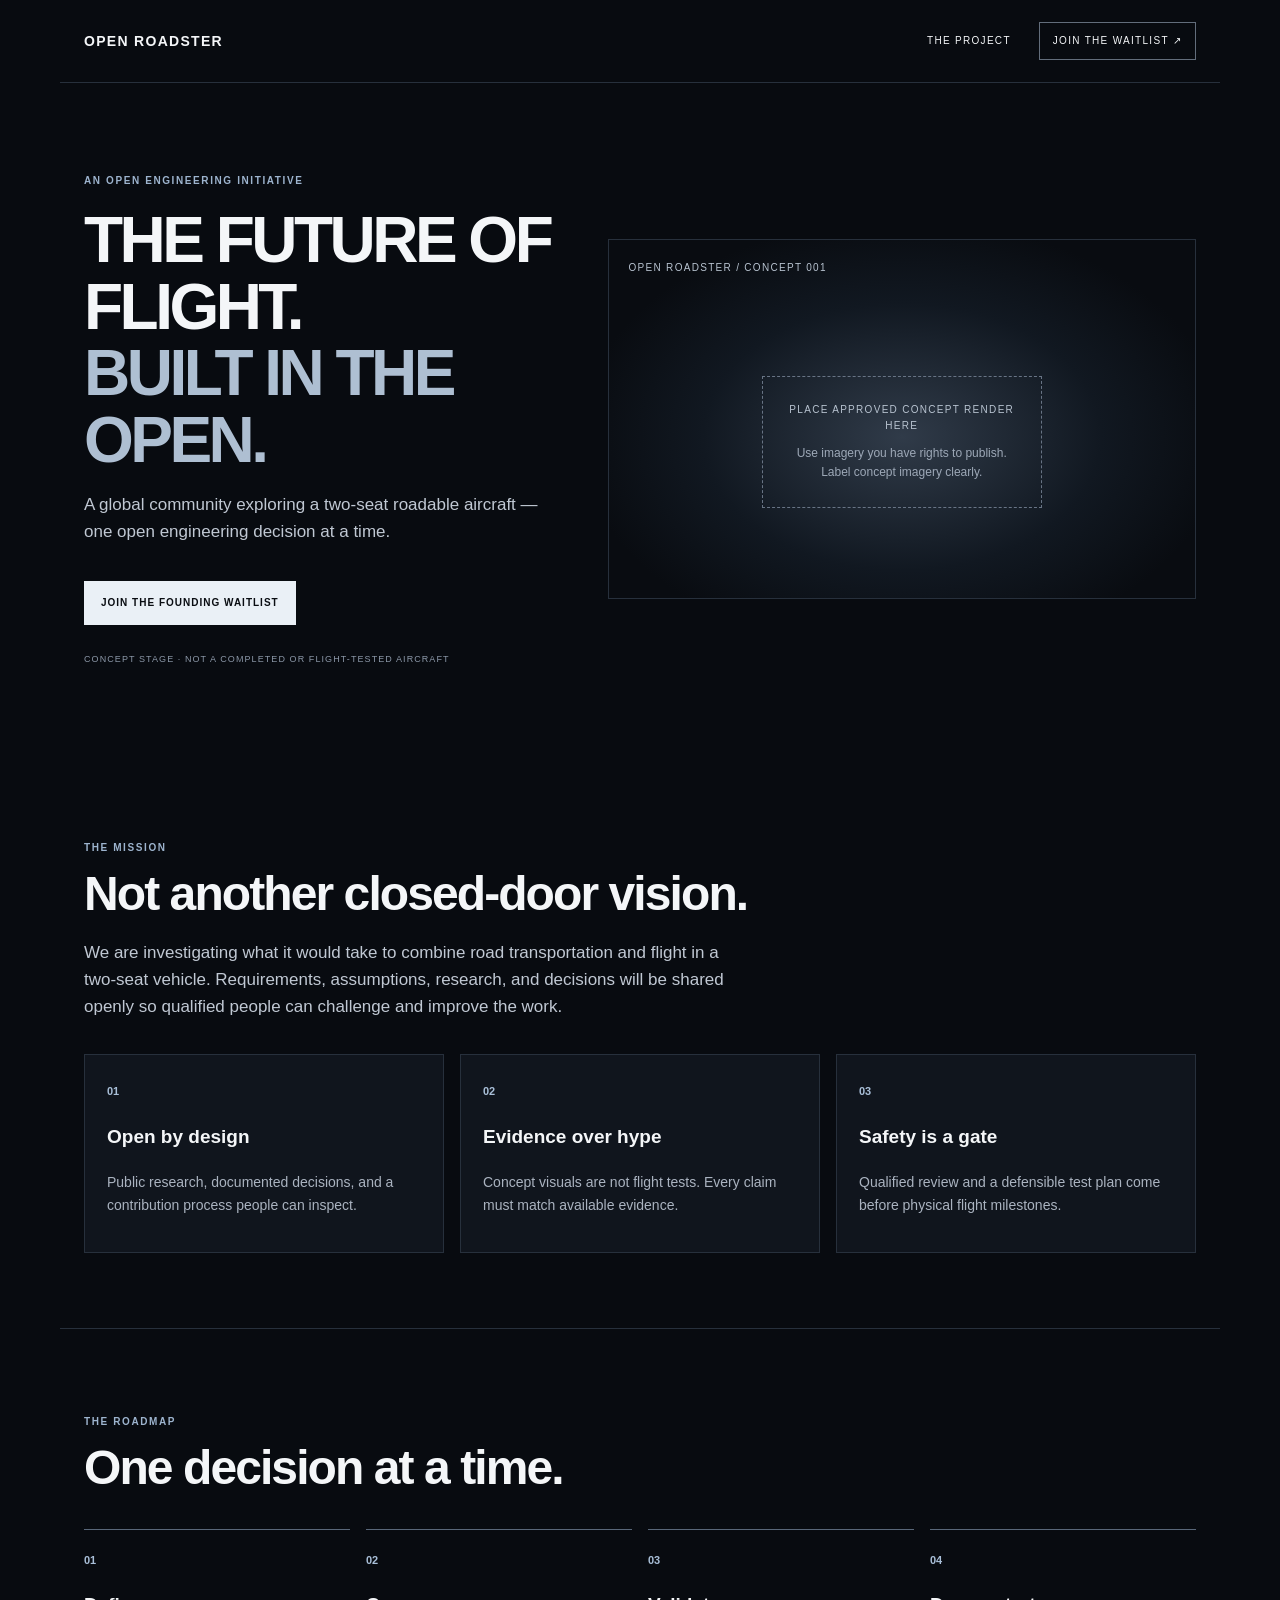
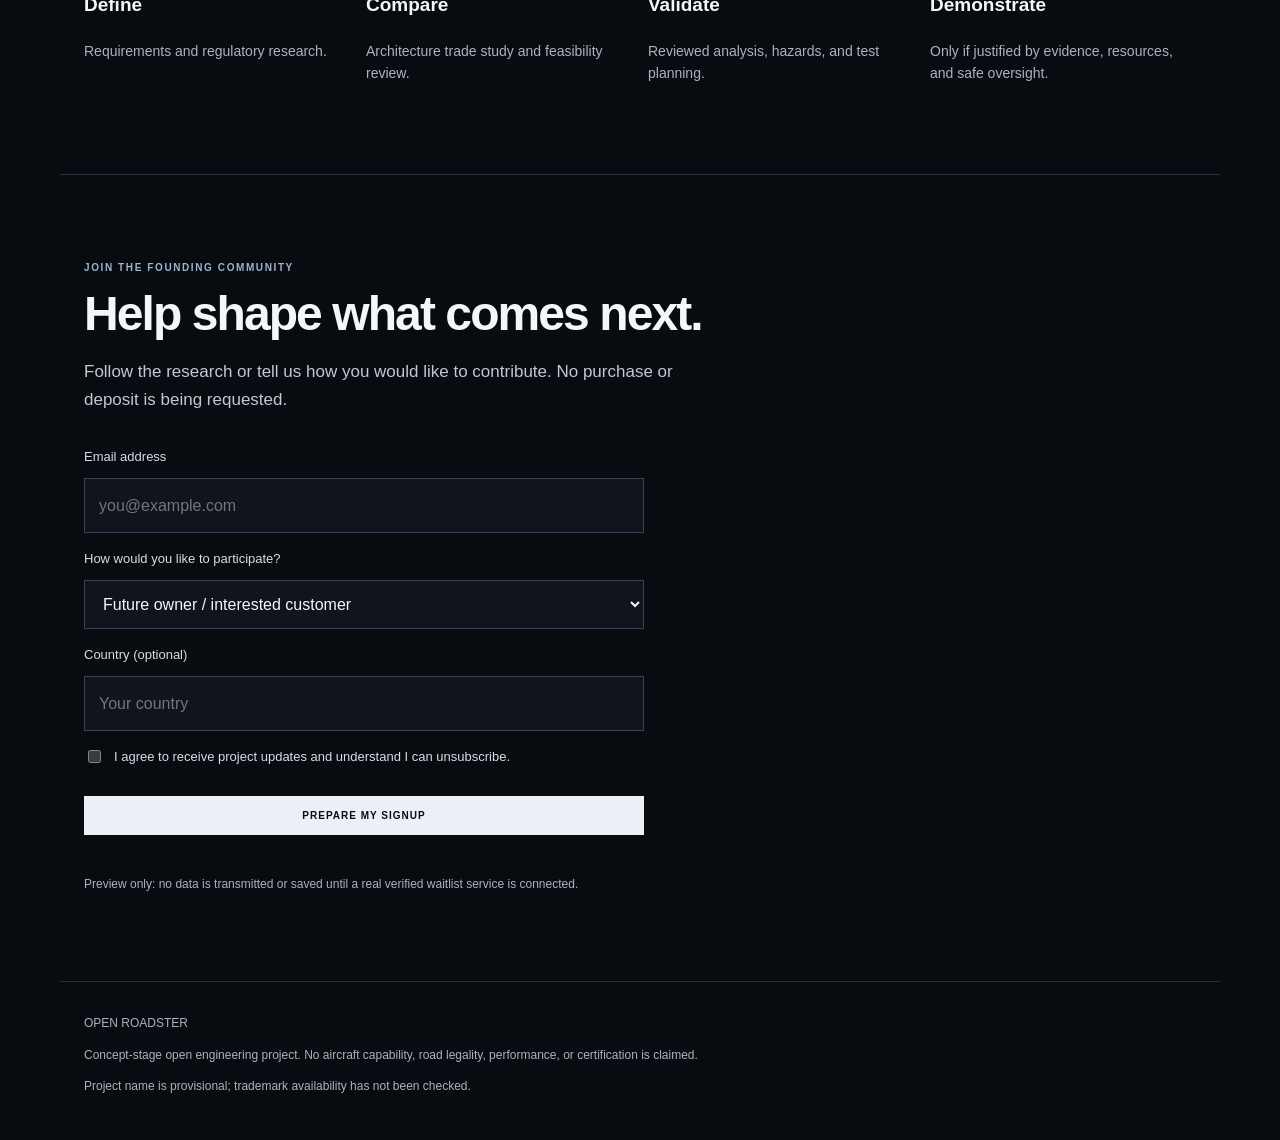
==== website/index.html @ 33a857f1 "feat: add responsive landing page prototype" ====
<!doctype html>
<html lang="en"><head><meta charset="utf-8"><meta name="viewport" content="width=device-width,initial-scale=1"><meta name="description" content="OPEN ROADSTER is an open engineering initiative exploring a two-seat roadable aircraft."><meta name="theme-color" content="#080b10"><title>OPEN ROADSTER — Built in the Open</title><link rel="stylesheet" href="styles.css"></head><body>
<header><a class="logo" href="#top">OPEN ROADSTER</a><a href="#project">THE PROJECT</a><a class="navcta" href="#waitlist">JOIN THE WAITLIST ↗</a></header>
<main id="top"><section class="hero"><div><p class="eyebrow">AN OPEN ENGINEERING INITIATIVE</p><h1>THE FUTURE OF FLIGHT.<br><em>BUILT IN THE OPEN.</em></h1><p class="lede">A global community exploring a two-seat roadable aircraft — one open engineering decision at a time.</p><a class="button" href="#waitlist">JOIN THE FOUNDING WAITLIST</a><p class="note">CONCEPT STAGE · NOT A COMPLETED OR FLIGHT-TESTED AIRCRAFT</p></div><div class="visual"><span>OPEN ROADSTER / CONCEPT 001</span><div class="placeholder">PLACE APPROVED CONCEPT RENDER HERE<small>Use imagery you have rights to publish. Label concept imagery clearly.</small></div></div></section>
<section id="project"><p class="eyebrow">THE MISSION</p><h2>Not another closed-door vision.</h2><p class="lede">We are investigating what it would take to combine road transportation and flight in a two-seat vehicle. Requirements, assumptions, research, and decisions will be shared openly so qualified people can challenge and improve the work.</p><div class="cards"><article><b>01</b><h3>Open by design</h3><p>Public research, documented decisions, and a contribution process people can inspect.</p></article><article><b>02</b><h3>Evidence over hype</h3><p>Concept visuals are not flight tests. Every claim must match available evidence.</p></article><article><b>03</b><h3>Safety is a gate</h3><p>Qualified review and a defensible test plan come before physical flight milestones.</p></article></div></section>
<section class="roadmap"><p class="eyebrow">THE ROADMAP</p><h2>One decision at a time.</h2><div class="steps"><div><b>01</b><h3>Define</h3><p>Requirements and regulatory research.</p></div><div><b>02</b><h3>Compare</h3><p>Architecture trade study and feasibility review.</p></div><div><b>03</b><h3>Validate</h3><p>Reviewed analysis, hazards, and test planning.</p></div><div><b>04</b><h3>Demonstrate</h3><p>Only if justified by evidence, resources, and safe oversight.</p></div></div></section>
<section id="waitlist"><p class="eyebrow">JOIN THE FOUNDING COMMUNITY</p><h2>Help shape what comes next.</h2><p class="lede">Follow the research or tell us how you would like to contribute. No purchase or deposit is being requested.</p><form id="waitlist-form"><label for="email">Email address</label><input id="email" name="email" type="email" autocomplete="email" required placeholder="you@example.com"><label for="interest">How would you like to participate?</label><select id="interest" name="interest" required><option value="future-owner">Future owner / interested customer</option><option value="engineer">Engineer / technical contributor</option><option value="designer">Designer / creative contributor</option><option value="researcher">Researcher / university team</option><option value="partner">Potential partner / supporter</option></select><label for="country">Country (optional)</label><input id="country" name="country" autocomplete="country-name" placeholder="Your country"><label class="consent"><input type="checkbox" id="consent" required> I agree to receive project updates and understand I can unsubscribe.</label><button class="button" type="submit">PREPARE MY SIGNUP</button><p id="form-message" aria-live="polite">Preview only: no data is transmitted or saved until a real verified waitlist service is connected.</p></form></section></main><footer><a class="logo" href="#top">OPEN ROADSTER</a><p>Concept-stage open engineering project. No aircraft capability, road legality, performance, or certification is claimed.</p><p>Project name is provisional; trademark availability has not been checked.</p></footer><script src="script.js"></script></body></html>
---- website/styles.css ----
:root{color-scheme:dark;--bg:#080b10;--panel:#10151d;--text:#f4f6f8;--muted:#aab3c0;--line:#27303c;--max:1160px}*{box-sizing:border-box}html{scroll-behavior:smooth}body{margin:0;background:var(--bg);color:var(--text);font-family:Inter,-apple-system,BlinkMacSystemFont,'Segoe UI',sans-serif;line-height:1.6}a{color:inherit;text-decoration:none}header{max-width:var(--max);margin:auto;padding:22px 24px;display:flex;align-items:center;gap:28px;border-bottom:1px solid var(--line);font-size:10px;letter-spacing:.13em}header .logo{font-size:14px;font-weight:800;margin-right:auto}.navcta{border:1px solid #626d7b;padding:10px 13px}.hero{max-width:var(--max);margin:auto;padding:80px 24px;display:grid;grid-template-columns:.9fr 1.1fr;gap:42px;align-items:center;min-height:600px}.eyebrow{font-size:10px;letter-spacing:.16em;color:#9db4ce;font-weight:800}.hero h1{font-size:clamp(38px,5vw,66px);line-height:1.04;letter-spacing:-.055em;margin:18px 0}.hero h1 em{font-style:normal;color:#aebfd2}.lede{font-size:17px;color:#c0c8d3;max-width:640px}.button{display:inline-block;background:#eaf0f6;color:#0a0d12;padding:14px 17px;margin:18px 0;font-size:10px;font-weight:800;letter-spacing:.1em;border:0;cursor:pointer}.note{font-size:9px;letter-spacing:.12em;color:#8c98a8}.visual{border:1px solid var(--line);background:radial-gradient(ellipse at 50% 55%,#303b49,#111821 48%,#090c11 78%);min-height:360px;padding:20px;font-size:10px;letter-spacing:.13em;color:#b8c3d0}.placeholder{margin:100px auto 0;text-align:center;border:1px dashed #687485;padding:25px;max-width:280px}.placeholder small{display:block;font-size:12px;letter-spacing:0;color:#9da8b7;margin-top:10px}section:not(.hero){max-width:var(--max);margin:auto;padding:75px 24px}h2{font-size:clamp(32px,4vw,48px);line-height:1.1;letter-spacing:-.04em;margin:12px 0 18px}.cards,.steps{display:grid;grid-template-columns:repeat(3,1fr);gap:16px;margin-top:34px}.cards article{border:1px solid var(--line);padding:22px;background:var(--panel)}.cards b,.steps b{color:#a9bfd8;font-size:11px}.cards h3,.steps h3{font-size:19px}.cards p,.steps p{font-size:14px;color:var(--muted)}.roadmap{border-top:1px solid var(--line);border-bottom:1px solid var(--line)}.steps{grid-template-columns:repeat(4,1fr)}.steps div{border-top:1px solid #596779;padding-top:16px}form{max-width:560px;margin-top:28px;display:grid;gap:10px}label{font-size:13px;color:#d7dde5;margin-top:6px}input:not([type=checkbox]),select{width:100%;background:#10151d;border:1px solid #394452;color:#f5f7fa;padding:14px;font:inherit}.consent{display:flex;gap:10px;align-items:flex-start}#form-message{font-size:12px;color:var(--muted)}footer{border-top:1px solid var(--line);padding:32px 24px;max-width:var(--max);margin:auto;color:var(--muted);font-size:12px}@media(max-width:760px){header{padding:18px 16px;gap:12px}header>a:nth-child(2){display:none}.hero{padding:52px 18px;grid-template-columns:1fr;gap:26px}.visual{min-height:250px}.placeholder{margin-top:55px}section:not(.hero){padding:55px 18px}.cards,.steps{grid-template-columns:1fr}.hero h1{font-size:clamp(38px,11vw,58px)}}
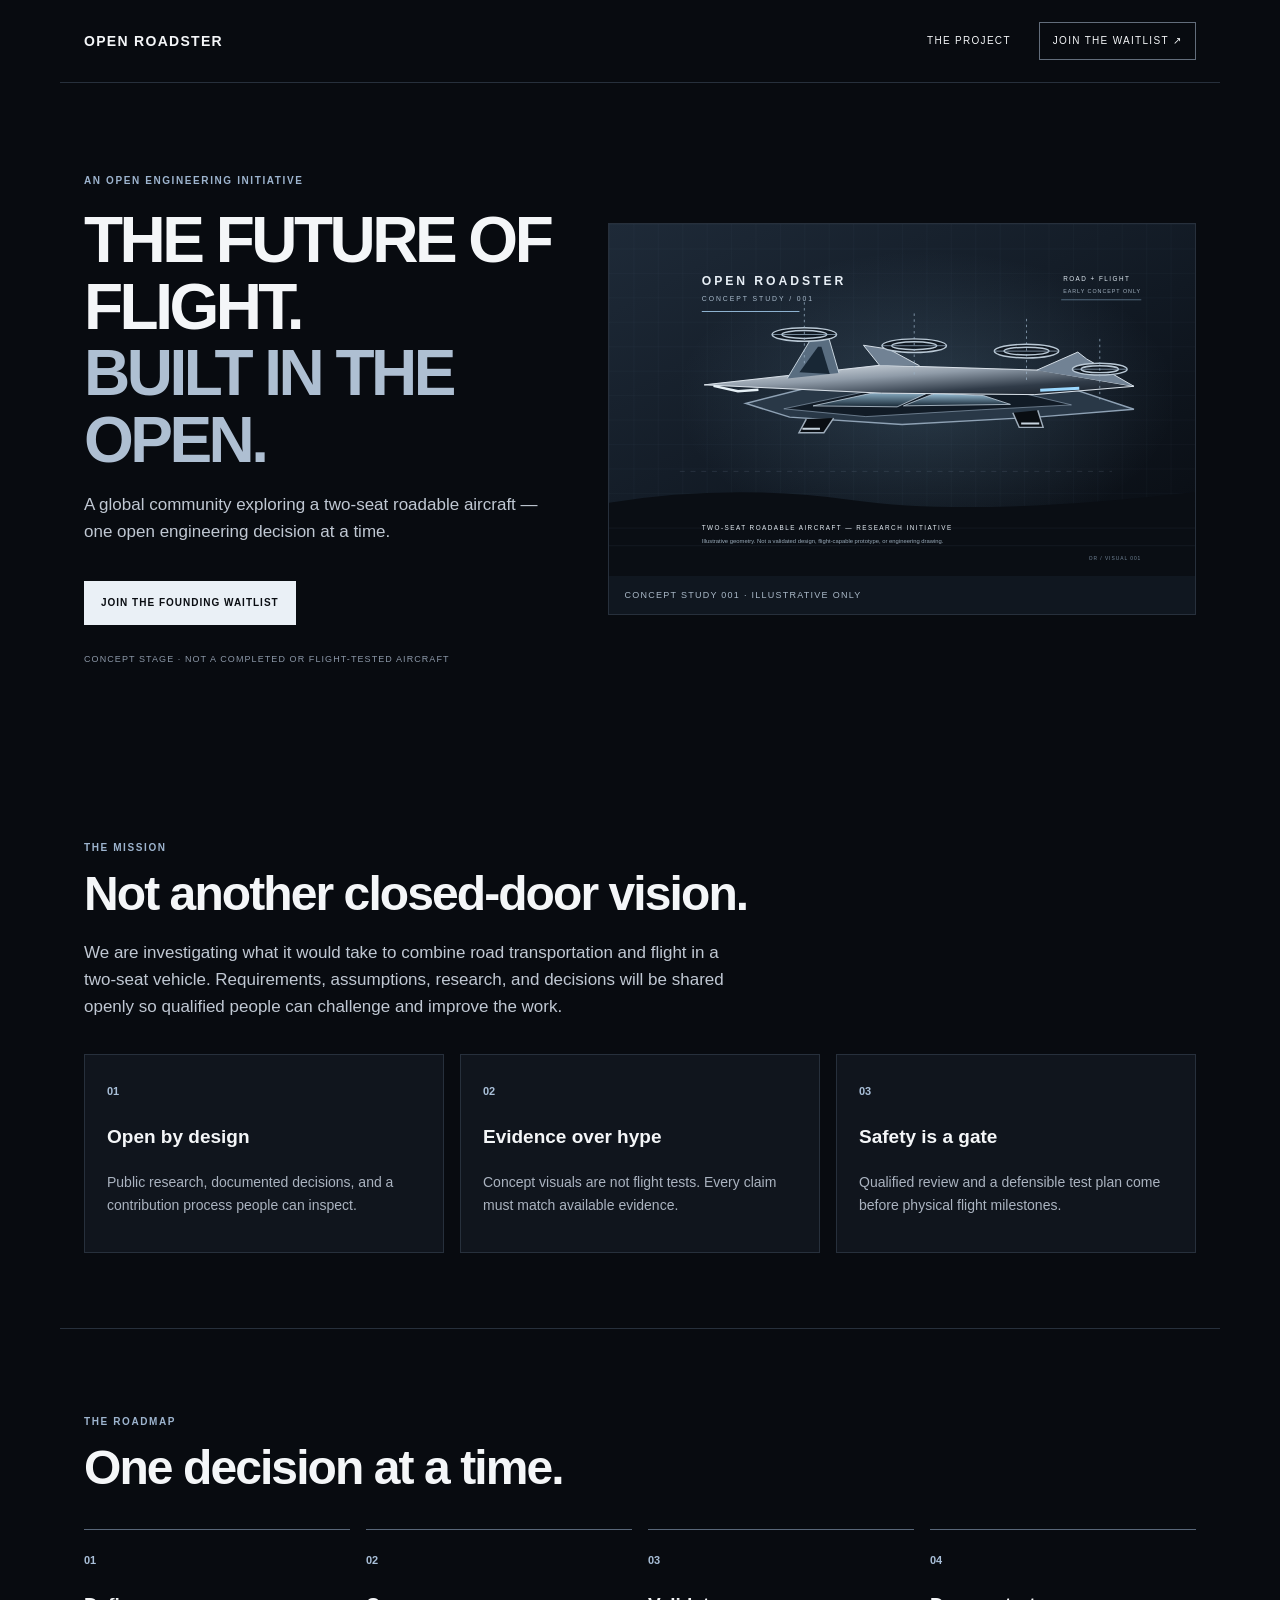
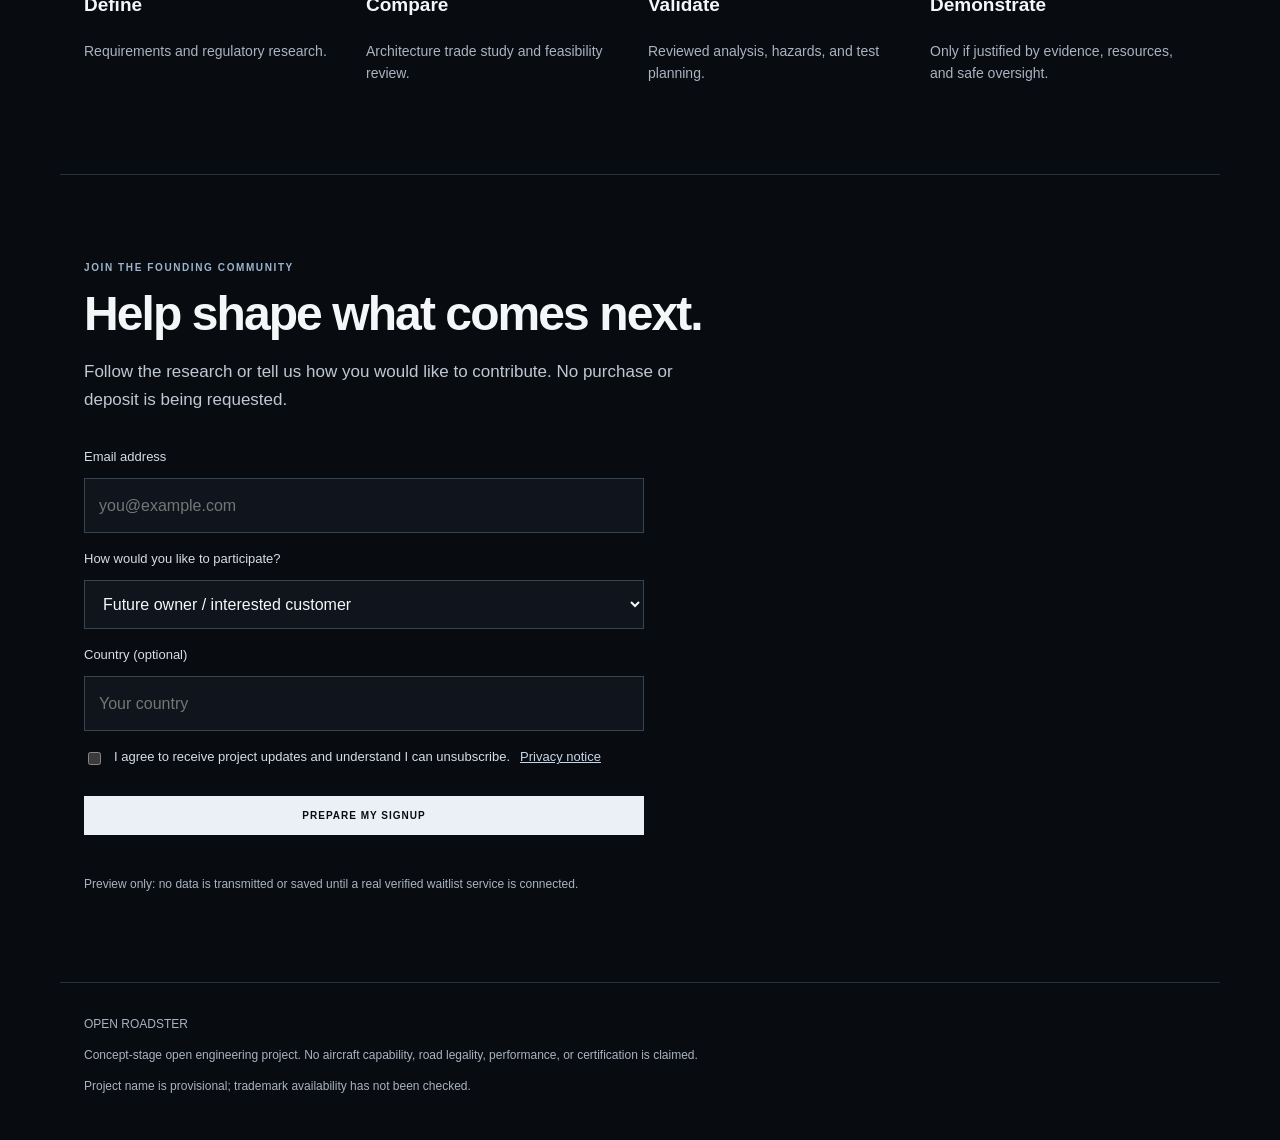
==== commit 074a8292: "feat: add original concept visual to landing page" ====
--- a/website/index.html
+++ b/website/index.html
@@ -1,7 +1,7 @@
 <!doctype html>
-<html lang="en"><head><meta charset="utf-8"><meta name="viewport" content="width=device-width,initial-scale=1"><meta name="description" content="OPEN ROADSTER is an open engineering initiative exploring a two-seat roadable aircraft."><meta name="theme-color" content="#080b10"><title>OPEN ROADSTER — Built in the Open</title><link rel="stylesheet" href="styles.css"></head><body>
+<html lang="en"><head><meta charset="utf-8"><meta name="viewport" content="width=device-width,initial-scale=1"><meta name="description" content="OPEN ROADSTER is an open engineering initiative exploring a two-seat roadable aircraft."><meta name="theme-color" content="#080b10"><meta property="og:title" content="OPEN ROADSTER — Built in the Open"><meta property="og:description" content="Join an open engineering initiative exploring a two-seat roadable aircraft. Concept-stage research; no flight or roadworthiness claims."><meta property="og:image" content="open-roadster-concept.svg"><title>OPEN ROADSTER — Built in the Open</title><link rel="stylesheet" href="styles.css"></head><body>
 <header><a class="logo" href="#top">OPEN ROADSTER</a><a href="#project">THE PROJECT</a><a class="navcta" href="#waitlist">JOIN THE WAITLIST ↗</a></header>
-<main id="top"><section class="hero"><div><p class="eyebrow">AN OPEN ENGINEERING INITIATIVE</p><h1>THE FUTURE OF FLIGHT.<br><em>BUILT IN THE OPEN.</em></h1><p class="lede">A global community exploring a two-seat roadable aircraft — one open engineering decision at a time.</p><a class="button" href="#waitlist">JOIN THE FOUNDING WAITLIST</a><p class="note">CONCEPT STAGE · NOT A COMPLETED OR FLIGHT-TESTED AIRCRAFT</p></div><div class="visual"><span>OPEN ROADSTER / CONCEPT 001</span><div class="placeholder">PLACE APPROVED CONCEPT RENDER HERE<small>Use imagery you have rights to publish. Label concept imagery clearly.</small></div></div></section>
+<main id="top"><section class="hero"><div><p class="eyebrow">AN OPEN ENGINEERING INITIATIVE</p><h1>THE FUTURE OF FLIGHT.<br><em>BUILT IN THE OPEN.</em></h1><p class="lede">A global community exploring a two-seat roadable aircraft — one open engineering decision at a time.</p><a class="button" href="#waitlist">JOIN THE FOUNDING WAITLIST</a><p class="note">CONCEPT STAGE · NOT A COMPLETED OR FLIGHT-TESTED AIRCRAFT</p></div><figure class="visual"><img src="open-roadster-concept.svg" alt="OPEN ROADSTER concept study: an illustrative two-seat roadable aircraft with wings and lift rotors; not a validated or tested design"><figcaption>CONCEPT STUDY 001 · ILLUSTRATIVE ONLY</figcaption></figure></section>
 <section id="project"><p class="eyebrow">THE MISSION</p><h2>Not another closed-door vision.</h2><p class="lede">We are investigating what it would take to combine road transportation and flight in a two-seat vehicle. Requirements, assumptions, research, and decisions will be shared openly so qualified people can challenge and improve the work.</p><div class="cards"><article><b>01</b><h3>Open by design</h3><p>Public research, documented decisions, and a contribution process people can inspect.</p></article><article><b>02</b><h3>Evidence over hype</h3><p>Concept visuals are not flight tests. Every claim must match available evidence.</p></article><article><b>03</b><h3>Safety is a gate</h3><p>Qualified review and a defensible test plan come before physical flight milestones.</p></article></div></section>
 <section class="roadmap"><p class="eyebrow">THE ROADMAP</p><h2>One decision at a time.</h2><div class="steps"><div><b>01</b><h3>Define</h3><p>Requirements and regulatory research.</p></div><div><b>02</b><h3>Compare</h3><p>Architecture trade study and feasibility review.</p></div><div><b>03</b><h3>Validate</h3><p>Reviewed analysis, hazards, and test planning.</p></div><div><b>04</b><h3>Demonstrate</h3><p>Only if justified by evidence, resources, and safe oversight.</p></div></div></section>
-<section id="waitlist"><p class="eyebrow">JOIN THE FOUNDING COMMUNITY</p><h2>Help shape what comes next.</h2><p class="lede">Follow the research or tell us how you would like to contribute. No purchase or deposit is being requested.</p><form id="waitlist-form"><label for="email">Email address</label><input id="email" name="email" type="email" autocomplete="email" required placeholder="you@example.com"><label for="interest">How would you like to participate?</label><select id="interest" name="interest" required><option value="future-owner">Future owner / interested customer</option><option value="engineer">Engineer / technical contributor</option><option value="designer">Designer / creative contributor</option><option value="researcher">Researcher / university team</option><option value="partner">Potential partner / supporter</option></select><label for="country">Country (optional)</label><input id="country" name="country" autocomplete="country-name" placeholder="Your country"><label class="consent"><input type="checkbox" id="consent" required> I agree to receive project updates and understand I can unsubscribe.</label><button class="button" type="submit">PREPARE MY SIGNUP</button><p id="form-message" aria-live="polite">Preview only: no data is transmitted or saved until a real verified waitlist service is connected.</p></form></section></main><footer><a class="logo" href="#top">OPEN ROADSTER</a><p>Concept-stage open engineering project. No aircraft capability, road legality, performance, or certification is claimed.</p><p>Project name is provisional; trademark availability has not been checked.</p></footer><script src="script.js"></script></body></html>+<section id="waitlist"><p class="eyebrow">JOIN THE FOUNDING COMMUNITY</p><h2>Help shape what comes next.</h2><p class="lede">Follow the research or tell us how you would like to contribute. No purchase or deposit is being requested.</p><form id="waitlist-form"><label for="email">Email address</label><input id="email" name="email" type="email" autocomplete="email" required placeholder="you@example.com"><label for="interest">How would you like to participate?</label><select id="interest" name="interest" required><option value="future-owner">Future owner / interested customer</option><option value="engineer">Engineer / technical contributor</option><option value="designer">Designer / creative contributor</option><option value="researcher">Researcher / university team</option><option value="partner">Potential partner / supporter</option></select><label for="country">Country (optional)</label><input id="country" name="country" autocomplete="country-name" placeholder="Your country"><label class="consent"><input type="checkbox" id="consent" required> I agree to receive project updates and understand I can unsubscribe. <a href="privacy.html">Privacy notice</a></label><button class="button" type="submit">PREPARE MY SIGNUP</button><p id="form-message" aria-live="polite">Preview only: no data is transmitted or saved until a real verified waitlist service is connected.</p></form></section></main><footer><a class="logo" href="#top">OPEN ROADSTER</a><p>Concept-stage open engineering project. No aircraft capability, road legality, performance, or certification is claimed.</p><p>Project name is provisional; trademark availability has not been checked.</p></footer><script src="script.js"></script></body></html>
--- a/website/styles.css
+++ b/website/styles.css
@@ -1 +1 @@
-:root{color-scheme:dark;--bg:#080b10;--panel:#10151d;--text:#f4f6f8;--muted:#aab3c0;--line:#27303c;--max:1160px}*{box-sizing:border-box}html{scroll-behavior:smooth}body{margin:0;background:var(--bg);color:var(--text);font-family:Inter,-apple-system,BlinkMacSystemFont,'Segoe UI',sans-serif;line-height:1.6}a{color:inherit;text-decoration:none}header{max-width:var(--max);margin:auto;padding:22px 24px;display:flex;align-items:center;gap:28px;border-bottom:1px solid var(--line);font-size:10px;letter-spacing:.13em}header .logo{font-size:14px;font-weight:800;margin-right:auto}.navcta{border:1px solid #626d7b;padding:10px 13px}.hero{max-width:var(--max);margin:auto;padding:80px 24px;display:grid;grid-template-columns:.9fr 1.1fr;gap:42px;align-items:center;min-height:600px}.eyebrow{font-size:10px;letter-spacing:.16em;color:#9db4ce;font-weight:800}.hero h1{font-size:clamp(38px,5vw,66px);line-height:1.04;letter-spacing:-.055em;margin:18px 0}.hero h1 em{font-style:normal;color:#aebfd2}.lede{font-size:17px;color:#c0c8d3;max-width:640px}.button{display:inline-block;background:#eaf0f6;color:#0a0d12;padding:14px 17px;margin:18px 0;font-size:10px;font-weight:800;letter-spacing:.1em;border:0;cursor:pointer}.note{font-size:9px;letter-spacing:.12em;color:#8c98a8}.visual{border:1px solid var(--line);background:radial-gradient(ellipse at 50% 55%,#303b49,#111821 48%,#090c11 78%);min-height:360px;padding:20px;font-size:10px;letter-spacing:.13em;color:#b8c3d0}.placeholder{margin:100px auto 0;text-align:center;border:1px dashed #687485;padding:25px;max-width:280px}.placeholder small{display:block;font-size:12px;letter-spacing:0;color:#9da8b7;margin-top:10px}section:not(.hero){max-width:var(--max);margin:auto;padding:75px 24px}h2{font-size:clamp(32px,4vw,48px);line-height:1.1;letter-spacing:-.04em;margin:12px 0 18px}.cards,.steps{display:grid;grid-template-columns:repeat(3,1fr);gap:16px;margin-top:34px}.cards article{border:1px solid var(--line);padding:22px;background:var(--panel)}.cards b,.steps b{color:#a9bfd8;font-size:11px}.cards h3,.steps h3{font-size:19px}.cards p,.steps p{font-size:14px;color:var(--muted)}.roadmap{border-top:1px solid var(--line);border-bottom:1px solid var(--line)}.steps{grid-template-columns:repeat(4,1fr)}.steps div{border-top:1px solid #596779;padding-top:16px}form{max-width:560px;margin-top:28px;display:grid;gap:10px}label{font-size:13px;color:#d7dde5;margin-top:6px}input:not([type=checkbox]),select{width:100%;background:#10151d;border:1px solid #394452;color:#f5f7fa;padding:14px;font:inherit}.consent{display:flex;gap:10px;align-items:flex-start}#form-message{font-size:12px;color:var(--muted)}footer{border-top:1px solid var(--line);padding:32px 24px;max-width:var(--max);margin:auto;color:var(--muted);font-size:12px}@media(max-width:760px){header{padding:18px 16px;gap:12px}header>a:nth-child(2){display:none}.hero{padding:52px 18px;grid-template-columns:1fr;gap:26px}.visual{min-height:250px}.placeholder{margin-top:55px}section:not(.hero){padding:55px 18px}.cards,.steps{grid-template-columns:1fr}.hero h1{font-size:clamp(38px,11vw,58px)}}+:root{color-scheme:dark;--bg:#080b10;--panel:#10151d;--text:#f4f6f8;--muted:#aab3c0;--line:#27303c;--max:1160px}*{box-sizing:border-box}html{scroll-behavior:smooth}body{margin:0;background:var(--bg);color:var(--text);font-family:Inter,-apple-system,BlinkMacSystemFont,'Segoe UI',sans-serif;line-height:1.6}a{color:inherit;text-decoration:none}header{max-width:var(--max);margin:auto;padding:22px 24px;display:flex;align-items:center;gap:28px;border-bottom:1px solid var(--line);font-size:10px;letter-spacing:.13em}header .logo{font-size:14px;font-weight:800;margin-right:auto}.navcta{border:1px solid #626d7b;padding:10px 13px}.hero{max-width:var(--max);margin:auto;padding:80px 24px;display:grid;grid-template-columns:.9fr 1.1fr;gap:42px;align-items:center;min-height:600px}.eyebrow{font-size:10px;letter-spacing:.16em;color:#9db4ce;font-weight:800}.hero h1{font-size:clamp(38px,5vw,66px);line-height:1.04;letter-spacing:-.055em;margin:18px 0}.hero h1 em{font-style:normal;color:#aebfd2}.lede{font-size:17px;color:#c0c8d3;max-width:640px}.button{display:inline-block;background:#eaf0f6;color:#0a0d12;padding:14px 17px;margin:18px 0;font-size:10px;font-weight:800;letter-spacing:.1em;border:0;cursor:pointer}.note{font-size:9px;letter-spacing:.12em;color:#8c98a8}.visual{margin:0;min-width:0;border:1px solid var(--line);background:#101720;overflow:hidden}.visual img{display:block;width:100%;height:auto;aspect-ratio:5/3;object-fit:cover}.visual figcaption{padding:12px 16px;font-size:9px;letter-spacing:.14em;color:#aab9c8}.note{max-width:420px}section:not(.hero){max-width:var(--max);margin:auto;padding:75px 24px}h2{font-size:clamp(32px,4vw,48px);line-height:1.1;letter-spacing:-.04em;margin:12px 0 18px}.cards,.steps{display:grid;grid-template-columns:repeat(3,1fr);gap:16px;margin-top:34px}.cards article{border:1px solid var(--line);padding:22px;background:var(--panel)}.cards b,.steps b{color:#a9bfd8;font-size:11px}.cards h3,.steps h3{font-size:19px}.cards p,.steps p{font-size:14px;color:var(--muted)}.roadmap{border-top:1px solid var(--line);border-bottom:1px solid var(--line)}.steps{grid-template-columns:repeat(4,1fr)}.steps div{border-top:1px solid #596779;padding-top:16px}form{max-width:560px;margin-top:28px;display:grid;gap:10px}label{font-size:13px;color:#d7dde5;margin-top:6px}input:not([type=checkbox]),select{width:100%;background:#10151d;border:1px solid #394452;color:#f5f7fa;padding:14px;font:inherit}.consent{display:flex;gap:10px;align-items:flex-start;flex-wrap:wrap}.consent input{margin-top:5px}.consent a{text-decoration:underline;color:#c6d7e7}#form-message{font-size:12px;color:var(--muted)}footer{border-top:1px solid var(--line);padding:32px 24px;max-width:var(--max);margin:auto;color:var(--muted);font-size:12px}@media(max-width:760px){header{padding:18px 16px;gap:12px}header>a:nth-child(2){display:none}.hero{padding:52px 18px;grid-template-columns:1fr;gap:26px;min-height:0}.visual img{aspect-ratio:4/3;object-fit:cover}section:not(.hero){padding:55px 18px}.cards,.steps{grid-template-columns:1fr}.hero h1{font-size:clamp(38px,11vw,58px)}}
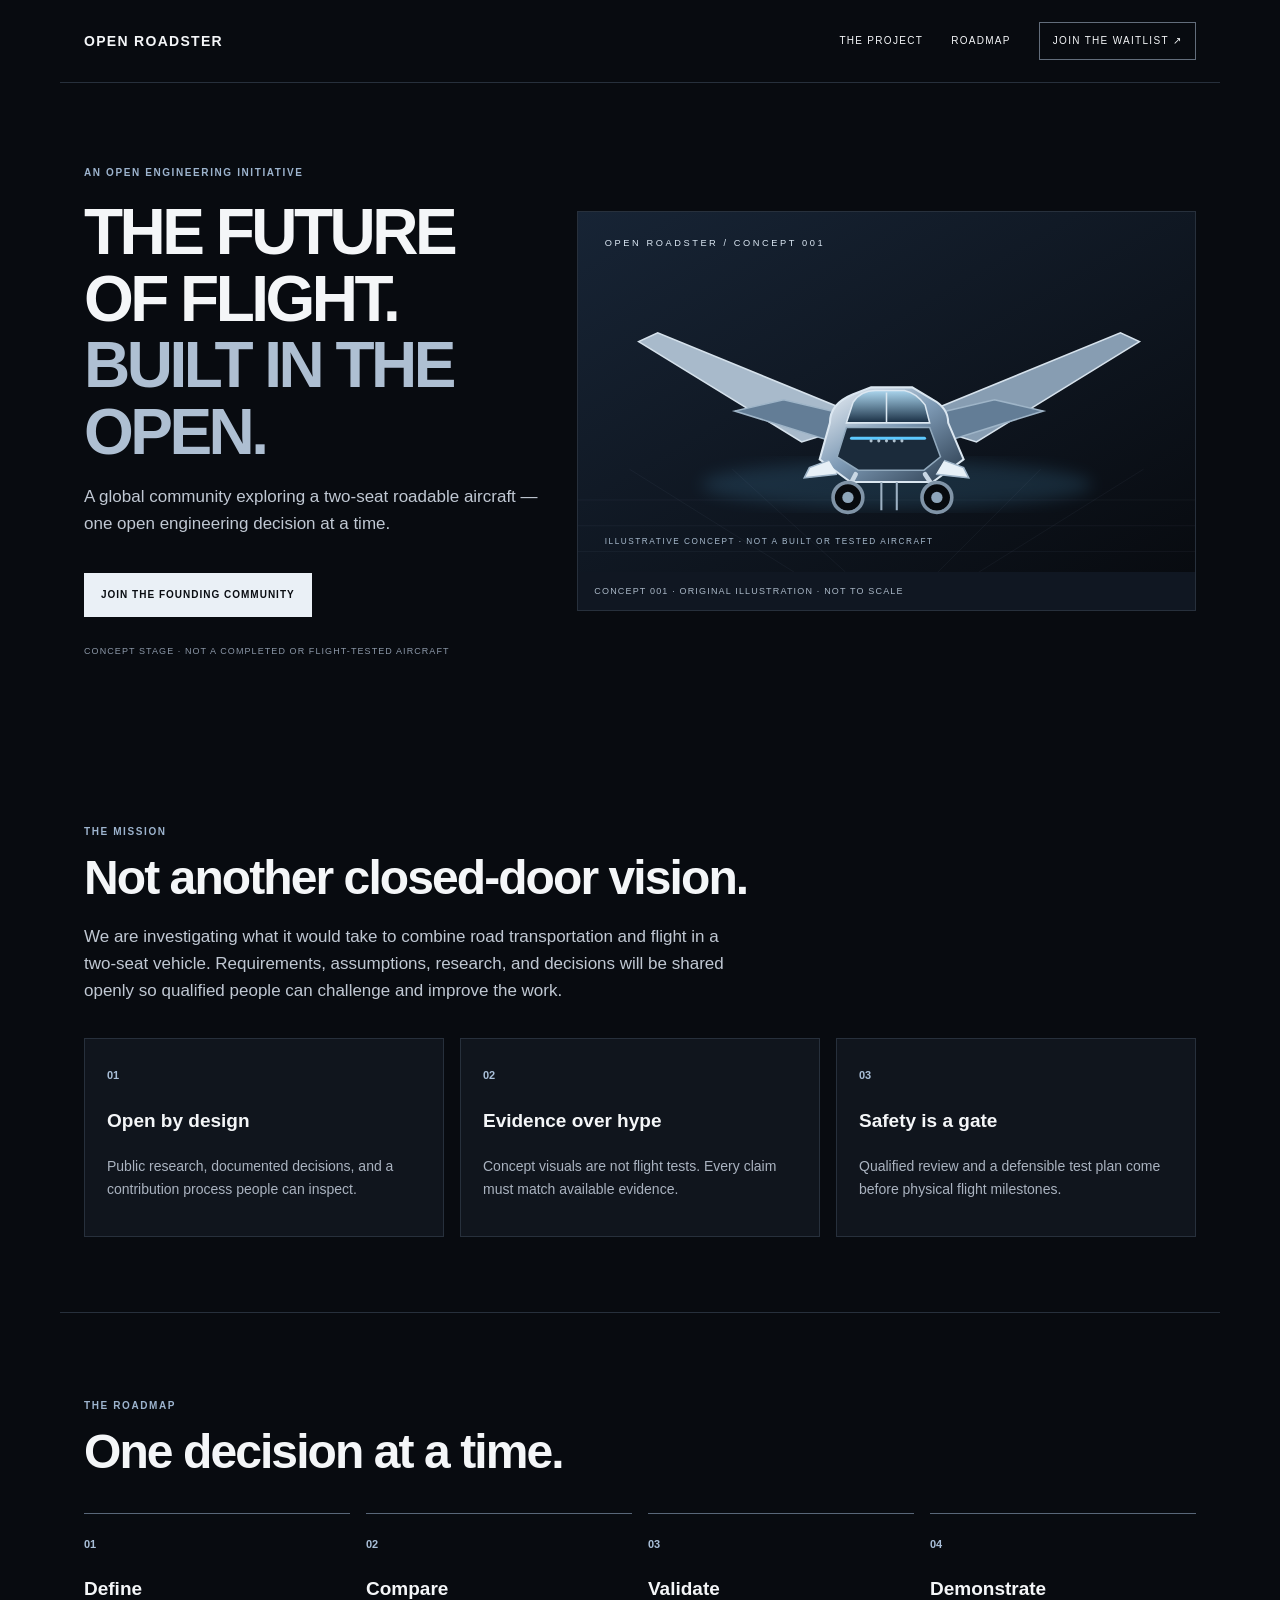
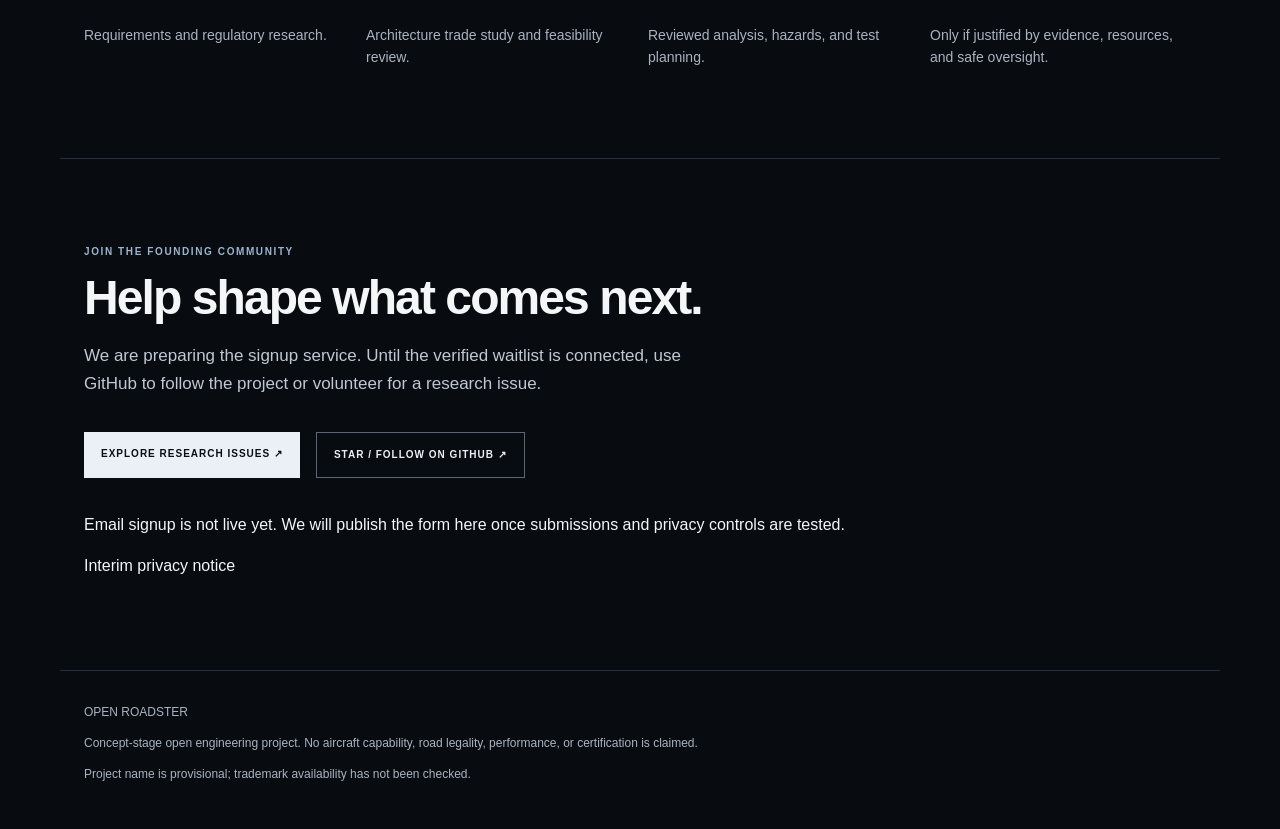
==== commit a8ac4014: "feat: add original concept illustration and improve launch landing page" ====
--- a/website/index.html
+++ b/website/index.html
@@ -1,7 +1,7 @@
 <!doctype html>
-<html lang="en"><head><meta charset="utf-8"><meta name="viewport" content="width=device-width,initial-scale=1"><meta name="description" content="OPEN ROADSTER is an open engineering initiative exploring a two-seat roadable aircraft."><meta name="theme-color" content="#080b10"><meta property="og:title" content="OPEN ROADSTER — Built in the Open"><meta property="og:description" content="Join an open engineering initiative exploring a two-seat roadable aircraft. Concept-stage research; no flight or roadworthiness claims."><meta property="og:image" content="open-roadster-concept.svg"><title>OPEN ROADSTER — Built in the Open</title><link rel="stylesheet" href="styles.css"></head><body>
-<header><a class="logo" href="#top">OPEN ROADSTER</a><a href="#project">THE PROJECT</a><a class="navcta" href="#waitlist">JOIN THE WAITLIST ↗</a></header>
-<main id="top"><section class="hero"><div><p class="eyebrow">AN OPEN ENGINEERING INITIATIVE</p><h1>THE FUTURE OF FLIGHT.<br><em>BUILT IN THE OPEN.</em></h1><p class="lede">A global community exploring a two-seat roadable aircraft — one open engineering decision at a time.</p><a class="button" href="#waitlist">JOIN THE FOUNDING WAITLIST</a><p class="note">CONCEPT STAGE · NOT A COMPLETED OR FLIGHT-TESTED AIRCRAFT</p></div><figure class="visual"><img src="open-roadster-concept.svg" alt="OPEN ROADSTER concept study: an illustrative two-seat roadable aircraft with wings and lift rotors; not a validated or tested design"><figcaption>CONCEPT STUDY 001 · ILLUSTRATIVE ONLY</figcaption></figure></section>
+<html lang="en"><head><meta charset="utf-8"><meta name="viewport" content="width=device-width,initial-scale=1"><meta name="description" content="OPEN ROADSTER is an open engineering initiative exploring a two-seat roadable aircraft."><meta name="theme-color" content="#080b10"><meta property="og:title" content="OPEN ROADSTER — Built in the Open"><meta property="og:description" content="Help investigate a two-seat roadable aircraft through open engineering."><meta property="og:image" content="assets/open-roadster-concept.svg"><title>OPEN ROADSTER — Built in the Open</title><link rel="stylesheet" href="styles.css"></head><body>
+<header><a class="logo" href="#top">OPEN ROADSTER</a><a href="#project">THE PROJECT</a><a href="#roadmap">ROADMAP</a><a class="navcta" href="#waitlist">JOIN THE WAITLIST ↗</a></header>
+<main id="top"><section class="hero"><div><p class="eyebrow">AN OPEN ENGINEERING INITIATIVE</p><h1>THE FUTURE OF FLIGHT.<br><em>BUILT IN THE OPEN.</em></h1><p class="lede">A global community exploring a two-seat roadable aircraft — one open engineering decision at a time.</p><a class="button" href="#waitlist">JOIN THE FOUNDING COMMUNITY</a><p class="note">CONCEPT STAGE · NOT A COMPLETED OR FLIGHT-TESTED AIRCRAFT</p></div><figure class="visual"><img src="assets/open-roadster-concept.svg" alt="Original stylized illustration of a futuristic two-seat roadable aircraft concept"><figcaption>CONCEPT 001 · ORIGINAL ILLUSTRATION · NOT TO SCALE</figcaption></figure></section>
 <section id="project"><p class="eyebrow">THE MISSION</p><h2>Not another closed-door vision.</h2><p class="lede">We are investigating what it would take to combine road transportation and flight in a two-seat vehicle. Requirements, assumptions, research, and decisions will be shared openly so qualified people can challenge and improve the work.</p><div class="cards"><article><b>01</b><h3>Open by design</h3><p>Public research, documented decisions, and a contribution process people can inspect.</p></article><article><b>02</b><h3>Evidence over hype</h3><p>Concept visuals are not flight tests. Every claim must match available evidence.</p></article><article><b>03</b><h3>Safety is a gate</h3><p>Qualified review and a defensible test plan come before physical flight milestones.</p></article></div></section>
-<section class="roadmap"><p class="eyebrow">THE ROADMAP</p><h2>One decision at a time.</h2><div class="steps"><div><b>01</b><h3>Define</h3><p>Requirements and regulatory research.</p></div><div><b>02</b><h3>Compare</h3><p>Architecture trade study and feasibility review.</p></div><div><b>03</b><h3>Validate</h3><p>Reviewed analysis, hazards, and test planning.</p></div><div><b>04</b><h3>Demonstrate</h3><p>Only if justified by evidence, resources, and safe oversight.</p></div></div></section>
-<section id="waitlist"><p class="eyebrow">JOIN THE FOUNDING COMMUNITY</p><h2>Help shape what comes next.</h2><p class="lede">Follow the research or tell us how you would like to contribute. No purchase or deposit is being requested.</p><form id="waitlist-form"><label for="email">Email address</label><input id="email" name="email" type="email" autocomplete="email" required placeholder="you@example.com"><label for="interest">How would you like to participate?</label><select id="interest" name="interest" required><option value="future-owner">Future owner / interested customer</option><option value="engineer">Engineer / technical contributor</option><option value="designer">Designer / creative contributor</option><option value="researcher">Researcher / university team</option><option value="partner">Potential partner / supporter</option></select><label for="country">Country (optional)</label><input id="country" name="country" autocomplete="country-name" placeholder="Your country"><label class="consent"><input type="checkbox" id="consent" required> I agree to receive project updates and understand I can unsubscribe. <a href="privacy.html">Privacy notice</a></label><button class="button" type="submit">PREPARE MY SIGNUP</button><p id="form-message" aria-live="polite">Preview only: no data is transmitted or saved until a real verified waitlist service is connected.</p></form></section></main><footer><a class="logo" href="#top">OPEN ROADSTER</a><p>Concept-stage open engineering project. No aircraft capability, road legality, performance, or certification is claimed.</p><p>Project name is provisional; trademark availability has not been checked.</p></footer><script src="script.js"></script></body></html>+<section class="roadmap" id="roadmap"><p class="eyebrow">THE ROADMAP</p><h2>One decision at a time.</h2><div class="steps"><div><b>01</b><h3>Define</h3><p>Requirements and regulatory research.</p></div><div><b>02</b><h3>Compare</h3><p>Architecture trade study and feasibility review.</p></div><div><b>03</b><h3>Validate</h3><p>Reviewed analysis, hazards, and test planning.</p></div><div><b>04</b><h3>Demonstrate</h3><p>Only if justified by evidence, resources, and safe oversight.</p></div></div></section>
+<section id="waitlist"><p class="eyebrow">JOIN THE FOUNDING COMMUNITY</p><h2>Help shape what comes next.</h2><p class="lede">We are preparing the signup service. Until the verified waitlist is connected, use GitHub to follow the project or volunteer for a research issue.</p><div class="waitlist-actions"><a class="button" href="https://github.com/akameredon/open-roadster/issues">EXPLORE RESEARCH ISSUES ↗</a><a class="button secondary" href="https://github.com/akameredon/open-roadster">STAR / FOLLOW ON GITHUB ↗</a></div><p id="form-message" aria-live="polite">Email signup is not live yet. We will publish the form here once submissions and privacy controls are tested.</p><p><a href="privacy.html">Interim privacy notice</a></p></section></main><footer><a class="logo" href="#top">OPEN ROADSTER</a><p>Concept-stage open engineering project. No aircraft capability, road legality, performance, or certification is claimed.</p><p>Project name is provisional; trademark availability has not been checked.</p></footer></body></html>
--- a/website/styles.css
+++ b/website/styles.css
@@ -1 +1 @@
-:root{color-scheme:dark;--bg:#080b10;--panel:#10151d;--text:#f4f6f8;--muted:#aab3c0;--line:#27303c;--max:1160px}*{box-sizing:border-box}html{scroll-behavior:smooth}body{margin:0;background:var(--bg);color:var(--text);font-family:Inter,-apple-system,BlinkMacSystemFont,'Segoe UI',sans-serif;line-height:1.6}a{color:inherit;text-decoration:none}header{max-width:var(--max);margin:auto;padding:22px 24px;display:flex;align-items:center;gap:28px;border-bottom:1px solid var(--line);font-size:10px;letter-spacing:.13em}header .logo{font-size:14px;font-weight:800;margin-right:auto}.navcta{border:1px solid #626d7b;padding:10px 13px}.hero{max-width:var(--max);margin:auto;padding:80px 24px;display:grid;grid-template-columns:.9fr 1.1fr;gap:42px;align-items:center;min-height:600px}.eyebrow{font-size:10px;letter-spacing:.16em;color:#9db4ce;font-weight:800}.hero h1{font-size:clamp(38px,5vw,66px);line-height:1.04;letter-spacing:-.055em;margin:18px 0}.hero h1 em{font-style:normal;color:#aebfd2}.lede{font-size:17px;color:#c0c8d3;max-width:640px}.button{display:inline-block;background:#eaf0f6;color:#0a0d12;padding:14px 17px;margin:18px 0;font-size:10px;font-weight:800;letter-spacing:.1em;border:0;cursor:pointer}.note{font-size:9px;letter-spacing:.12em;color:#8c98a8}.visual{margin:0;min-width:0;border:1px solid var(--line);background:#101720;overflow:hidden}.visual img{display:block;width:100%;height:auto;aspect-ratio:5/3;object-fit:cover}.visual figcaption{padding:12px 16px;font-size:9px;letter-spacing:.14em;color:#aab9c8}.note{max-width:420px}section:not(.hero){max-width:var(--max);margin:auto;padding:75px 24px}h2{font-size:clamp(32px,4vw,48px);line-height:1.1;letter-spacing:-.04em;margin:12px 0 18px}.cards,.steps{display:grid;grid-template-columns:repeat(3,1fr);gap:16px;margin-top:34px}.cards article{border:1px solid var(--line);padding:22px;background:var(--panel)}.cards b,.steps b{color:#a9bfd8;font-size:11px}.cards h3,.steps h3{font-size:19px}.cards p,.steps p{font-size:14px;color:var(--muted)}.roadmap{border-top:1px solid var(--line);border-bottom:1px solid var(--line)}.steps{grid-template-columns:repeat(4,1fr)}.steps div{border-top:1px solid #596779;padding-top:16px}form{max-width:560px;margin-top:28px;display:grid;gap:10px}label{font-size:13px;color:#d7dde5;margin-top:6px}input:not([type=checkbox]),select{width:100%;background:#10151d;border:1px solid #394452;color:#f5f7fa;padding:14px;font:inherit}.consent{display:flex;gap:10px;align-items:flex-start;flex-wrap:wrap}.consent input{margin-top:5px}.consent a{text-decoration:underline;color:#c6d7e7}#form-message{font-size:12px;color:var(--muted)}footer{border-top:1px solid var(--line);padding:32px 24px;max-width:var(--max);margin:auto;color:var(--muted);font-size:12px}@media(max-width:760px){header{padding:18px 16px;gap:12px}header>a:nth-child(2){display:none}.hero{padding:52px 18px;grid-template-columns:1fr;gap:26px;min-height:0}.visual img{aspect-ratio:4/3;object-fit:cover}section:not(.hero){padding:55px 18px}.cards,.steps{grid-template-columns:1fr}.hero h1{font-size:clamp(38px,11vw,58px)}}+:root{color-scheme:dark;--bg:#080b10;--panel:#10151d;--text:#f4f6f8;--muted:#aab3c0;--line:#27303c;--max:1160px}*{box-sizing:border-box}html{scroll-behavior:smooth}body{margin:0;background:var(--bg);color:var(--text);font-family:Inter,-apple-system,BlinkMacSystemFont,'Segoe UI',sans-serif;line-height:1.6}a{color:inherit;text-decoration:none}header{max-width:var(--max);margin:auto;padding:22px 24px;display:flex;align-items:center;gap:28px;border-bottom:1px solid var(--line);font-size:10px;letter-spacing:.13em}header .logo{font-size:14px;font-weight:800;margin-right:auto}.navcta{border:1px solid #626d7b;padding:10px 13px}.hero{max-width:var(--max);margin:auto;padding:72px 24px;display:grid;grid-template-columns:.85fr 1.15fr;gap:36px;align-items:center;min-height:600px}.eyebrow{font-size:10px;letter-spacing:.16em;color:#9db4ce;font-weight:800}.hero h1{font-size:clamp(38px,5vw,66px);line-height:1.04;letter-spacing:-.055em;margin:18px 0}.hero h1 em{font-style:normal;color:#aebfd2}.lede{font-size:17px;color:#c0c8d3;max-width:640px}.button{display:inline-block;background:#eaf0f6;color:#0a0d12;padding:14px 17px;margin:18px 8px 18px 0;font-size:10px;font-weight:800;letter-spacing:.1em;border:0;cursor:pointer}.button.secondary{background:transparent;color:#eaf0f6;border:1px solid #596779}.note{font-size:9px;letter-spacing:.12em;color:#8c98a8}.visual{margin:0;overflow:hidden;border:1px solid var(--line);background:#101722}.visual img{display:block;width:100%;height:auto}.visual figcaption{padding:12px 16px;font-size:9px;letter-spacing:.13em;color:#aab8c7}.waitlist-actions{display:flex;flex-wrap:wrap;gap:8px}section:not(.hero){max-width:var(--max);margin:auto;padding:75px 24px}h2{font-size:clamp(32px,4vw,48px);line-height:1.1;letter-spacing:-.04em;margin:12px 0 18px}.cards,.steps{display:grid;grid-template-columns:repeat(3,1fr);gap:16px;margin-top:34px}.cards article{border:1px solid var(--line);padding:22px;background:var(--panel)}.cards b,.steps b{color:#a9bfd8;font-size:11px}.cards h3,.steps h3{font-size:19px}.cards p,.steps p{font-size:14px;color:var(--muted)}.roadmap{border-top:1px solid var(--line);border-bottom:1px solid var(--line)}.steps{grid-template-columns:repeat(4,1fr)}.steps div{border-top:1px solid #596779;padding-top:16px}footer{border-top:1px solid var(--line);padding:32px 24px;max-width:var(--max);margin:auto;color:var(--muted);font-size:12px}@media(max-width:760px){header{padding:18px 16px;gap:12px}header>a:nth-child(2){display:none}.hero{padding:48px 18px;grid-template-columns:1fr;gap:26px;min-height:unset}.visual{min-height:unset}section:not(.hero){padding:55px 18px}.cards,.steps{grid-template-columns:1fr}.hero h1{font-size:clamp(38px,11vw,58px)}.waitlist-actions{display:block}}
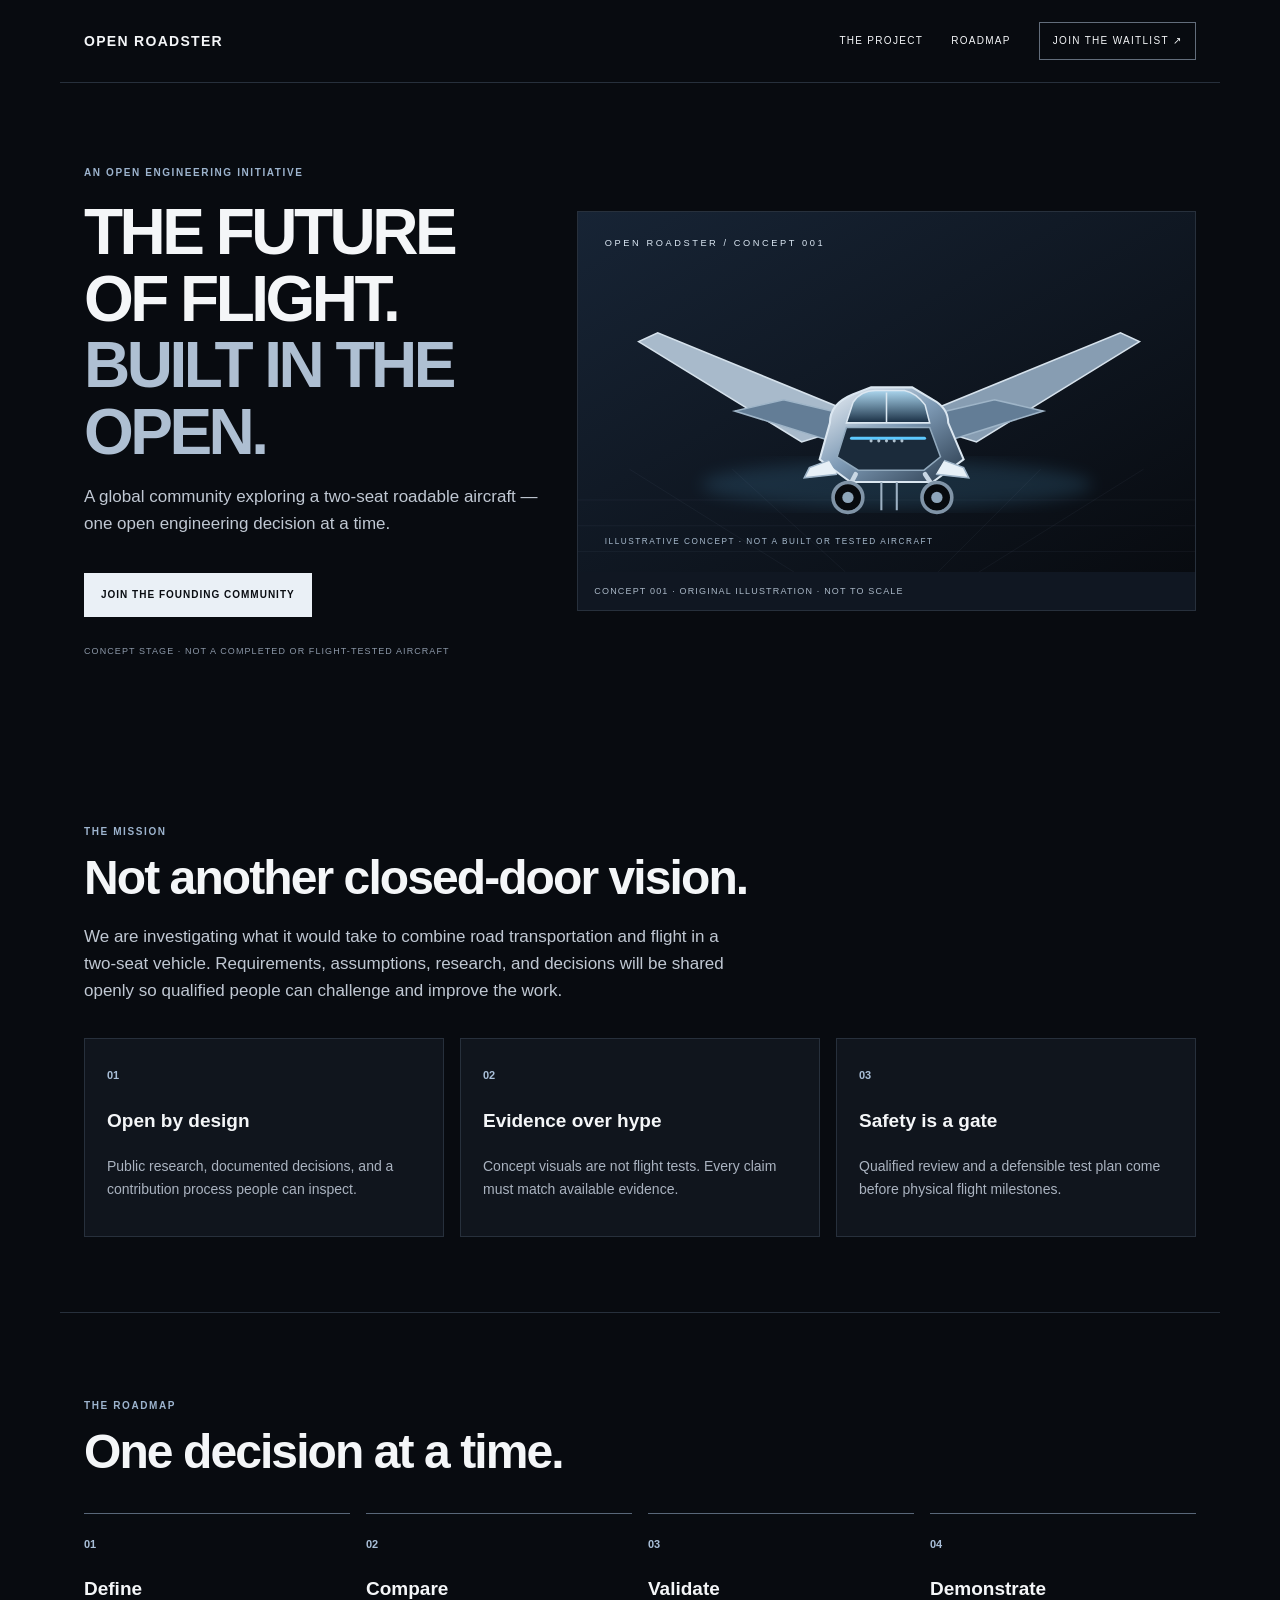
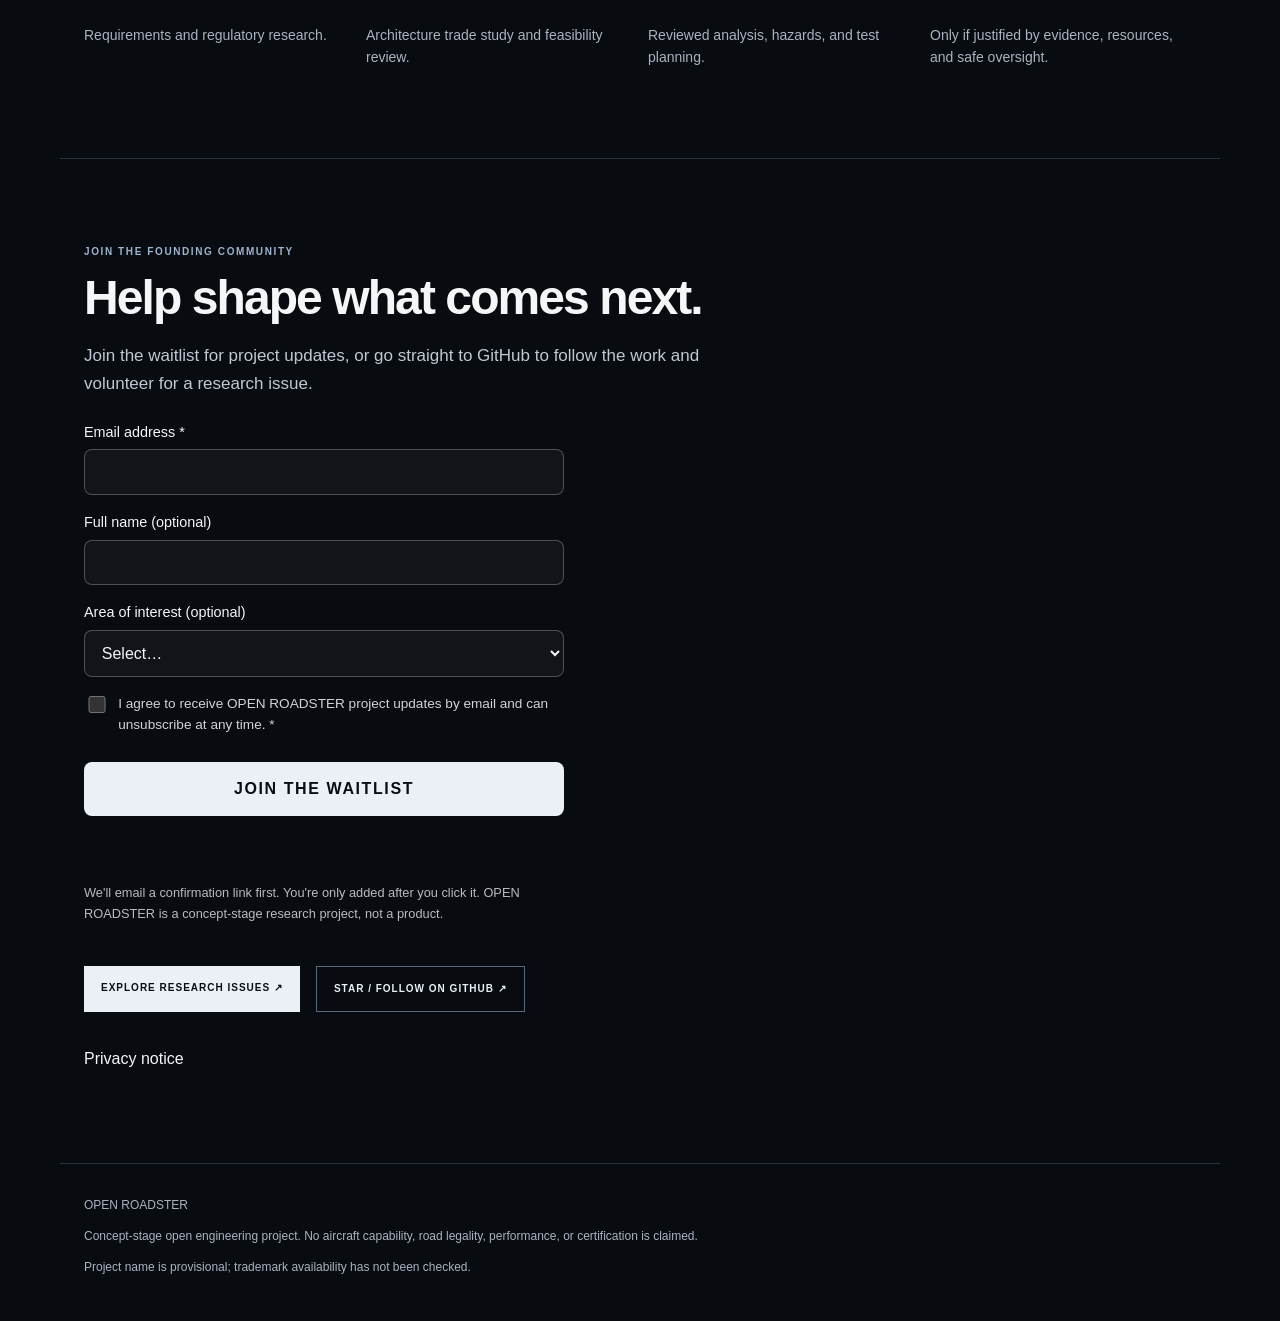
==== commit 576ddd91: "Implement waitlist signup form in index.html Added a waitlist signup form with validation and submis" ====
--- a/website/index.html
+++ b/website/index.html
@@ -1,7 +1,106 @@
 <!doctype html>
-<html lang="en"><head><meta charset="utf-8"><meta name="viewport" content="width=device-width,initial-scale=1"><meta name="description" content="OPEN ROADSTER is an open engineering initiative exploring a two-seat roadable aircraft."><meta name="theme-color" content="#080b10"><meta property="og:title" content="OPEN ROADSTER — Built in the Open"><meta property="og:description" content="Help investigate a two-seat roadable aircraft through open engineering."><meta property="og:image" content="assets/open-roadster-concept.svg"><title>OPEN ROADSTER — Built in the Open</title><link rel="stylesheet" href="styles.css"></head><body>
+<html lang="en"><head><meta charset="utf-8"><meta name="viewport" content="width=device-width,initial-scale=1"><meta name="description" content="OPEN ROADSTER is an open engineering initiative exploring a two-seat roadable aircraft."><meta name="theme-color" content="#080b10"><meta property="og:title" content="OPEN ROADSTER — Built in the Open"><meta property="og:description" content="Help investigate a two-seat roadable aircraft through open engineering."><meta property="og:image" content="assets/open-roadster-concept.svg"><title>OPEN ROADSTER — Built in the Open</title><link rel="stylesheet" href="styles.css">
+<style>
+  /* Waitlist form: inherits your page colours; only the accent below is a guess. */
+  .orw { --orw-accent: #4da3ff; --orw-line: rgba(255,255,255,.25); max-width: 480px; margin: 1.5rem 0; color: inherit; }
+  .orw label { display: block; font-size: .9rem; margin: 1rem 0 .35rem; }
+  .orw input[type=email], .orw input[type=text], .orw select {
+    width: 100%; box-sizing: border-box; padding: .8rem; font-size: 16px; /* 16px prevents iOS zoom */
+    background: rgba(255,255,255,.04); color: inherit; border: 1px solid var(--orw-line); border-radius: 8px; font-family: inherit; }
+  .orw select option { color: #111; }
+  .orw input:focus-visible, .orw select:focus-visible, .orw button:focus-visible { outline: 2px solid var(--orw-accent); outline-offset: 2px; }
+  .orw .orw-check { display: flex; gap: .6rem; align-items: flex-start; margin-top: 1rem; font-size: .85rem; opacity: .85; }
+  .orw .orw-check input { margin-top: .2rem; width: 1.1rem; height: 1.1rem; flex: none; }
+  .orw button { width: 100%; margin-top: 1.25rem; padding: .9rem; font: inherit; font-weight: 600; border: 0; border-radius: 8px; cursor: pointer; }
+  .orw button[disabled] { opacity: .6; cursor: wait; }
+  .orw .orw-hp { position: absolute; left: -9999px; width: 1px; height: 1px; overflow: hidden; }
+  .orw .orw-status { margin-top: 1rem; min-height: 1.4em; font-size: .95rem; }
+  .orw .orw-status.ok { color: #6fdc8c; } .orw .orw-status.err { color: #ff8a80; }
+  .orw .orw-note { margin-top: .75rem; font-size: .8rem; opacity: .75; }
+</style></head><body>
 <header><a class="logo" href="#top">OPEN ROADSTER</a><a href="#project">THE PROJECT</a><a href="#roadmap">ROADMAP</a><a class="navcta" href="#waitlist">JOIN THE WAITLIST ↗</a></header>
 <main id="top"><section class="hero"><div><p class="eyebrow">AN OPEN ENGINEERING INITIATIVE</p><h1>THE FUTURE OF FLIGHT.<br><em>BUILT IN THE OPEN.</em></h1><p class="lede">A global community exploring a two-seat roadable aircraft — one open engineering decision at a time.</p><a class="button" href="#waitlist">JOIN THE FOUNDING COMMUNITY</a><p class="note">CONCEPT STAGE · NOT A COMPLETED OR FLIGHT-TESTED AIRCRAFT</p></div><figure class="visual"><img src="assets/open-roadster-concept.svg" alt="Original stylized illustration of a futuristic two-seat roadable aircraft concept"><figcaption>CONCEPT 001 · ORIGINAL ILLUSTRATION · NOT TO SCALE</figcaption></figure></section>
 <section id="project"><p class="eyebrow">THE MISSION</p><h2>Not another closed-door vision.</h2><p class="lede">We are investigating what it would take to combine road transportation and flight in a two-seat vehicle. Requirements, assumptions, research, and decisions will be shared openly so qualified people can challenge and improve the work.</p><div class="cards"><article><b>01</b><h3>Open by design</h3><p>Public research, documented decisions, and a contribution process people can inspect.</p></article><article><b>02</b><h3>Evidence over hype</h3><p>Concept visuals are not flight tests. Every claim must match available evidence.</p></article><article><b>03</b><h3>Safety is a gate</h3><p>Qualified review and a defensible test plan come before physical flight milestones.</p></article></div></section>
 <section class="roadmap" id="roadmap"><p class="eyebrow">THE ROADMAP</p><h2>One decision at a time.</h2><div class="steps"><div><b>01</b><h3>Define</h3><p>Requirements and regulatory research.</p></div><div><b>02</b><h3>Compare</h3><p>Architecture trade study and feasibility review.</p></div><div><b>03</b><h3>Validate</h3><p>Reviewed analysis, hazards, and test planning.</p></div><div><b>04</b><h3>Demonstrate</h3><p>Only if justified by evidence, resources, and safe oversight.</p></div></div></section>
-<section id="waitlist"><p class="eyebrow">JOIN THE FOUNDING COMMUNITY</p><h2>Help shape what comes next.</h2><p class="lede">We are preparing the signup service. Until the verified waitlist is connected, use GitHub to follow the project or volunteer for a research issue.</p><div class="waitlist-actions"><a class="button" href="https://github.com/akameredon/open-roadster/issues">EXPLORE RESEARCH ISSUES ↗</a><a class="button secondary" href="https://github.com/akameredon/open-roadster">STAR / FOLLOW ON GITHUB ↗</a></div><p id="form-message" aria-live="polite">Email signup is not live yet. We will publish the form here once submissions and privacy controls are tested.</p><p><a href="privacy.html">Interim privacy notice</a></p></section></main><footer><a class="logo" href="#top">OPEN ROADSTER</a><p>Concept-stage open engineering project. No aircraft capability, road legality, performance, or certification is claimed.</p><p>Project name is provisional; trademark availability has not been checked.</p></footer></body></html>+<section id="waitlist"><p class="eyebrow">JOIN THE FOUNDING COMMUNITY</p><h2>Help shape what comes next.</h2><p class="lede">Join the waitlist for project updates, or go straight to GitHub to follow the work and volunteer for a research issue.</p>
+
+<form class="orw" id="orw-form" novalidate>
+  <label for="orw-email">Email address *</label>
+  <input id="orw-email" name="email" type="email" inputmode="email" autocomplete="email" required maxlength="254">
+
+  <label for="orw-name">Full name (optional)</label>
+  <input id="orw-name" name="full_name" type="text" autocomplete="name" maxlength="100">
+
+  <label for="orw-interest">Area of interest (optional)</label>
+  <select id="orw-interest" name="interest_type">
+    <option value="">Select…</option>
+    <option>Aerospace engineering</option><option>Mechanical engineering</option>
+    <option>Software</option><option>Electronics</option><option>CAD/design</option>
+    <option>Safety/regulation</option><option>Research</option><option>Community</option>
+    <option>General supporter</option>
+  </select>
+
+  <div class="orw-hp" aria-hidden="true">
+    <label for="orw-website">Leave this field empty</label>
+    <input id="orw-website" name="website" type="text" tabindex="-1" autocomplete="off">
+  </div>
+
+  <label class="orw-check" for="orw-consent">
+    <input id="orw-consent" name="consent" type="checkbox" required>
+    <span>I agree to receive OPEN ROADSTER project updates by email and can unsubscribe at any time. *</span>
+  </label>
+
+  <button type="submit" id="orw-btn" class="button">JOIN THE WAITLIST</button>
+  <div class="orw-status" id="orw-status" role="status" aria-live="polite"></div>
+  <p class="orw-note">We'll email a confirmation link first. You're only added after you click it. OPEN ROADSTER is a concept-stage research project, not a product.</p>
+</form>
+
+<div class="waitlist-actions"><a class="button" href="https://github.com/akameredon/open-roadster/issues">EXPLORE RESEARCH ISSUES ↗</a><a class="button secondary" href="https://github.com/akameredon/open-roadster">STAR / FOLLOW ON GITHUB ↗</a></div>
+<p id="form-message" aria-live="polite"></p><p><a href="privacy.html">Privacy notice</a></p></section></main>
+<footer><a class="logo" href="#top">OPEN ROADSTER</a><p>Concept-stage open engineering project. No aircraft capability, road legality, performance, or certification is claimed.</p><p>Project name is provisional; trademark availability has not been checked.</p></footer>
+
+<script>
+(function () {
+  // >>> REPLACE after deploying the Apps Script Web App (URL ends in /exec) <<<
+  var ENDPOINT = 'https://script.google.com/macros/s/AKfycbxhb7jBxkHdn95s-bYylQ_7GYfXGlXouWlElG69CHGocHJSGCtJnqvvFXfy033v7uej/exec';
+
+  var form = document.getElementById('orw-form');
+  var btn = document.getElementById('orw-btn');
+  var statusEl = document.getElementById('orw-status');
+  var busy = false;
+
+  function show(msg, ok) { statusEl.textContent = msg; statusEl.className = 'orw-status ' + (ok ? 'ok' : 'err'); }
+
+  form.addEventListener('submit', function (ev) {
+    ev.preventDefault();
+    if (busy) return;
+    var email = form.email.value.trim();
+    if (!/^[^\s@]+@[^\s@]+\.[^\s@]{2,}$/.test(email)) { show('Please enter a valid email address.', false); form.email.focus(); return; }
+    if (!form.consent.checked) { show('Please tick the consent box to continue.', false); form.consent.focus(); return; }
+    if (ENDPOINT.indexOf('PASTE_') === 0) { show('Signup is not connected yet. Please check back soon.', false); return; }
+
+    busy = true; btn.disabled = true; btn.textContent = 'SENDING…'; show('Sending…', true);
+    var ctl = new AbortController();
+    var timer = setTimeout(function () { ctl.abort(); }, 20000);
+
+    fetch(ENDPOINT, {
+      method: 'POST',
+      headers: { 'Content-Type': 'text/plain;charset=utf-8' },  // simple request: no CORS preflight
+      body: JSON.stringify({
+        action: 'signup', email: email, full_name: form.full_name.value,
+        interest_type: form.interest_type.value, consent: true,
+        website: form.website.value, source: 'website'
+      }),
+      signal: ctl.signal
+    })
+    .then(function (r) { return r.json(); })
+    .then(function (d) {
+      if (d && d.ok) { show(d.message, true); form.reset(); }
+      else { show((d && d.message) || 'Something went wrong. Please try again.', false); }
+    })
+    .catch(function () { show('We could not reach the signup service. Please try again shortly.', false); })
+    .finally(function () { clearTimeout(timer); busy = false; btn.disabled = false; btn.textContent = 'JOIN THE WAITLIST'; });
+  });
+})();
+</script>
+</body></html>
